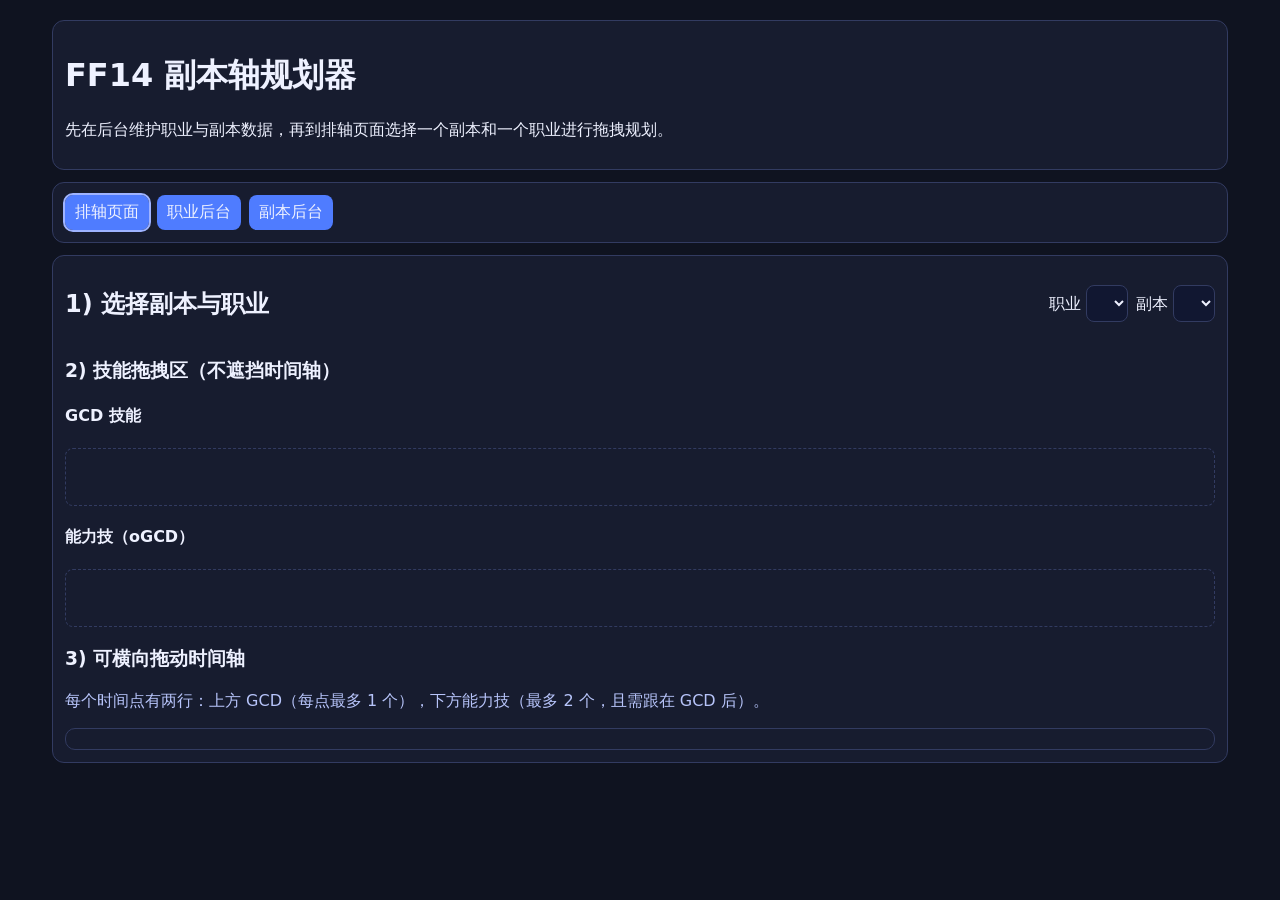
==== index.html @ d60a0124 "重构为三页签FF14排轴与独立后台管理" ====
<!doctype html>
<html lang="zh-CN">
  <head>
    <meta charset="UTF-8" />
    <meta name="viewport" content="width=device-width, initial-scale=1.0" />
    <title>FF14 副本轴规划器</title>
    <link rel="stylesheet" href="styles.css" />
  </head>
  <body>
    <main class="container">
      <header class="card">
        <h1>FF14 副本轴规划器</h1>
        <p>先在后台维护职业与副本数据，再到排轴页面选择一个副本和一个职业进行拖拽规划。</p>
      </header>

      <nav class="tabs card">
        <button class="tab-btn active" data-tab="planner">排轴页面</button>
        <button class="tab-btn" data-tab="jobs-admin">职业后台</button>
        <button class="tab-btn" data-tab="encounters-admin">副本后台</button>
      </nav>

      <section id="tab-planner" class="card tab-panel active">
        <div class="row-between">
          <h2>1) 选择副本与职业</h2>
          <div class="actions">
            <label>职业 <select id="planner-job"></select></label>
            <label>副本 <select id="planner-encounter"></select></label>
          </div>
        </div>

        <h3>2) 技能拖拽区（不遮挡时间轴）</h3>
        <div class="skill-panel">
          <div>
            <h4>GCD 技能</h4>
            <div id="gcd-palette" class="palette"></div>
          </div>
          <div>
            <h4>能力技（oGCD）</h4>
            <div id="ogcd-palette" class="palette"></div>
          </div>
        </div>

        <h3>3) 可横向拖动时间轴</h3>
        <p class="tip">每个时间点有两行：上方 GCD（每点最多 1 个），下方能力技（最多 2 个，且需跟在 GCD 后）。</p>
        <p id="status" class="status"></p>
        <div id="timeline" class="timeline-scroll"></div>
      </section>

      <section id="tab-jobs-admin" class="card tab-panel">
        <h2>职业后台</h2>
        <form id="job-form" class="inline-form">
          <input id="new-job-name" type="text" placeholder="新增职业名（例：SMN）" required />
          <button type="submit">新增职业</button>
        </form>
        <div class="row-between">
          <label>编辑职业 <select id="admin-job-select"></select></label>
          <button id="delete-job" class="danger" type="button">删除当前职业</button>
        </div>
        <form id="skill-form" class="inline-form">
          <input id="skill-name" type="text" placeholder="技能名" required />
          <select id="skill-type"><option value="gcd">GCD</option><option value="ogcd">能力技</option></select>
          <input id="skill-gcd" type="number" min="0.5" step="0.01" placeholder="基础 GCD（秒）" />
          <input id="skill-cast" type="number" min="0" step="0.01" placeholder="咏唱时间（秒）" value="0" />
          <input id="skill-icon" type="file" accept="image/*" />
          <button type="submit">新增技能</button>
        </form>
        <ul id="skills-list" class="list"></ul>
      </section>

      <section id="tab-encounters-admin" class="card tab-panel">
        <h2>副本后台</h2>
        <form id="encounter-form" class="inline-form">
          <input id="encounter-name" type="text" placeholder="副本名" required />
          <button type="submit">新增副本</button>
        </form>
        <div class="row-between">
          <label>编辑副本 <select id="encounter-select"></select></label>
          <button id="delete-encounter" class="danger" type="button">删除当前副本</button>
        </div>
        <form id="timeline-file-form" class="inline-form">
          <input id="timeline-file" type="file" accept="application/json" required />
          <button type="submit">上传时间轴 JSON</button>
        </form>
        <form id="event-form" class="inline-form">
          <input id="event-time" type="number" min="0" step="0.1" placeholder="时间（秒）" required />
          <input id="event-name" type="text" placeholder="机制名" required />
          <button type="submit">新增机制点</button>
        </form>
        <ul id="encounter-events" class="list"></ul>
      </section>
    </main>

    <template id="skill-template">
      <div class="skill-chip" draggable="true"><img class="icon" alt="icon" /><span class="label"></span></div>
    </template>

    <script src="app.js"></script>
  </body>
</html>
---- styles.css ----
:root{--bg:#0f1320;--card:#171c2f;--text:#eef1ff;--line:#323b61;--accent:#4f7cff;--danger:#d94b4b}
*{box-sizing:border-box}body{margin:0;font-family:system-ui;background:var(--bg);color:var(--text)}
.container{max-width:1200px;margin:20px auto;padding:0 12px}.card{background:var(--card);border:1px solid var(--line);border-radius:12px;padding:12px;margin-bottom:12px}
.row-between{display:flex;justify-content:space-between;align-items:center;gap:8px;flex-wrap:wrap}.actions{display:flex;gap:8px;align-items:center;flex-wrap:wrap}
input,select,button{font:inherit;padding:7px 10px;border-radius:8px;border:1px solid var(--line);background:#111731;color:var(--text)}button{background:var(--accent);border:0}button.danger{background:var(--danger)}
.inline-form{display:grid;grid-template-columns:repeat(auto-fit,minmax(160px,1fr));gap:8px;margin:10px 0}
.tabs{display:flex;gap:8px}.tab-btn.active{outline:2px solid #9eb3ff}.tab-panel{display:none}.tab-panel.active{display:block}
.palette{display:flex;gap:8px;overflow:auto;border:1px dashed var(--line);padding:8px;border-radius:8px;min-height:58px}
.skill-chip{display:flex;align-items:center;gap:6px;border:1px solid var(--line);padding:5px 8px;border-radius:8px;background:#1e2645;cursor:grab;white-space:nowrap}
.icon{width:26px;height:26px;border-radius:6px}.label{font-size:13px}
.timeline-scroll{overflow-x:auto;border:1px solid var(--line);padding:10px;border-radius:10px}.timeline-bar{position:relative;height:300px}
.time-col{position:absolute;top:0;width:150px}.time-label{font-size:12px;color:#a9b7ef;margin-bottom:8px}.lane{min-height:58px;border:1px dashed var(--line);border-radius:8px;padding:4px;display:flex;gap:4px;flex-wrap:wrap}.lane.gcd{margin-bottom:8px}.lane.active{border-color:var(--accent)}
.list{list-style:none;padding:0;margin:8px 0;display:grid;gap:8px}.list li{display:flex;justify-content:space-between;align-items:center;border:1px solid var(--line);border-radius:8px;padding:8px}
.status.warn{color:#ffc46d}.status.ok{color:#6ce39c}.tip{color:#b7c4fa}
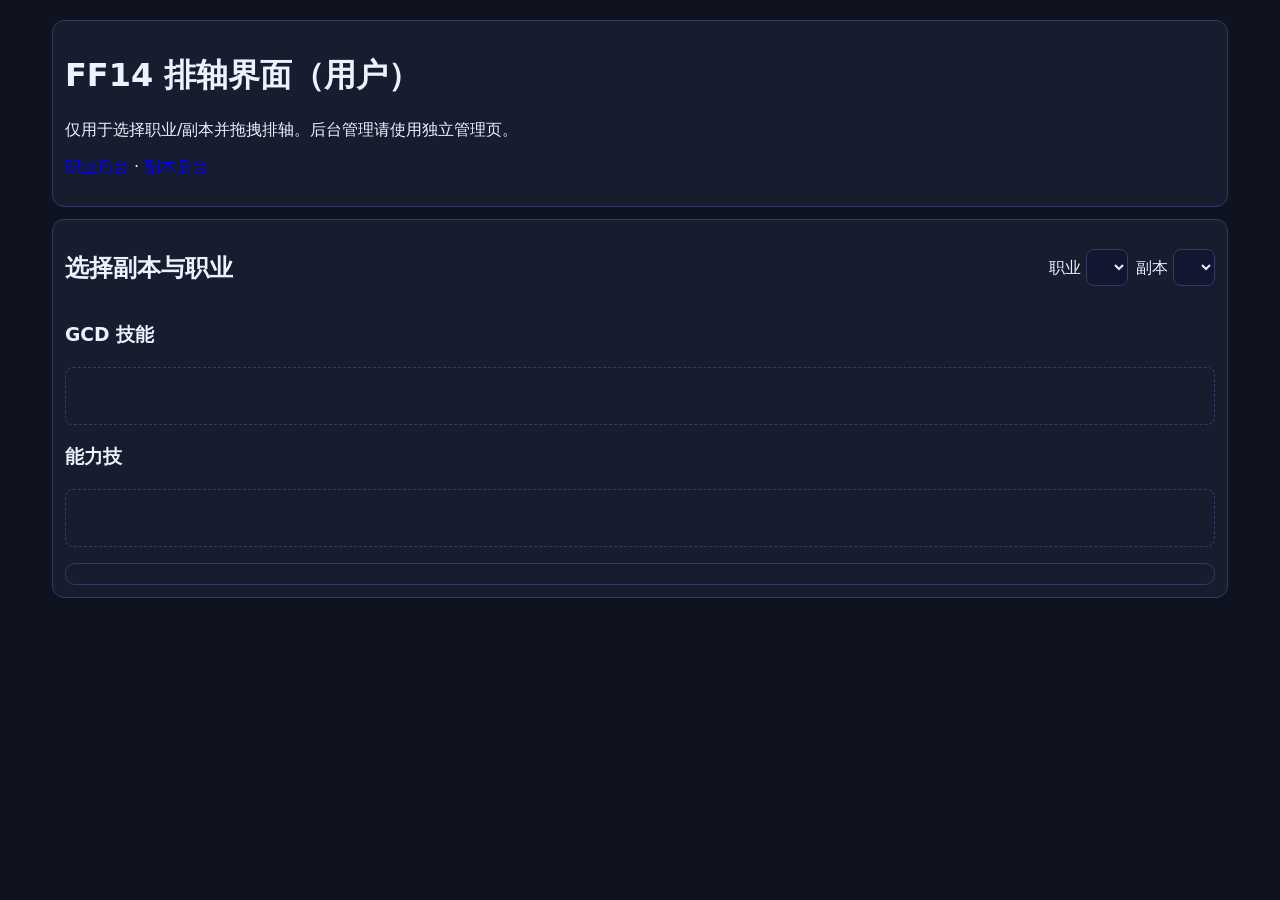
==== commit ab620f2a: "拆分独立排轴页与职业/副本后台页面" ====
--- a/index.html
+++ b/index.html
@@ -1,99 +1 @@
-<!doctype html>
-<html lang="zh-CN">
-  <head>
-    <meta charset="UTF-8" />
-    <meta name="viewport" content="width=device-width, initial-scale=1.0" />
-    <title>FF14 副本轴规划器</title>
-    <link rel="stylesheet" href="styles.css" />
-  </head>
-  <body>
-    <main class="container">
-      <header class="card">
-        <h1>FF14 副本轴规划器</h1>
-        <p>先在后台维护职业与副本数据，再到排轴页面选择一个副本和一个职业进行拖拽规划。</p>
-      </header>
-
-      <nav class="tabs card">
-        <button class="tab-btn active" data-tab="planner">排轴页面</button>
-        <button class="tab-btn" data-tab="jobs-admin">职业后台</button>
-        <button class="tab-btn" data-tab="encounters-admin">副本后台</button>
-      </nav>
-
-      <section id="tab-planner" class="card tab-panel active">
-        <div class="row-between">
-          <h2>1) 选择副本与职业</h2>
-          <div class="actions">
-            <label>职业 <select id="planner-job"></select></label>
-            <label>副本 <select id="planner-encounter"></select></label>
-          </div>
-        </div>
-
-        <h3>2) 技能拖拽区（不遮挡时间轴）</h3>
-        <div class="skill-panel">
-          <div>
-            <h4>GCD 技能</h4>
-            <div id="gcd-palette" class="palette"></div>
-          </div>
-          <div>
-            <h4>能力技（oGCD）</h4>
-            <div id="ogcd-palette" class="palette"></div>
-          </div>
-        </div>
-
-        <h3>3) 可横向拖动时间轴</h3>
-        <p class="tip">每个时间点有两行：上方 GCD（每点最多 1 个），下方能力技（最多 2 个，且需跟在 GCD 后）。</p>
-        <p id="status" class="status"></p>
-        <div id="timeline" class="timeline-scroll"></div>
-      </section>
-
-      <section id="tab-jobs-admin" class="card tab-panel">
-        <h2>职业后台</h2>
-        <form id="job-form" class="inline-form">
-          <input id="new-job-name" type="text" placeholder="新增职业名（例：SMN）" required />
-          <button type="submit">新增职业</button>
-        </form>
-        <div class="row-between">
-          <label>编辑职业 <select id="admin-job-select"></select></label>
-          <button id="delete-job" class="danger" type="button">删除当前职业</button>
-        </div>
-        <form id="skill-form" class="inline-form">
-          <input id="skill-name" type="text" placeholder="技能名" required />
-          <select id="skill-type"><option value="gcd">GCD</option><option value="ogcd">能力技</option></select>
-          <input id="skill-gcd" type="number" min="0.5" step="0.01" placeholder="基础 GCD（秒）" />
-          <input id="skill-cast" type="number" min="0" step="0.01" placeholder="咏唱时间（秒）" value="0" />
-          <input id="skill-icon" type="file" accept="image/*" />
-          <button type="submit">新增技能</button>
-        </form>
-        <ul id="skills-list" class="list"></ul>
-      </section>
-
-      <section id="tab-encounters-admin" class="card tab-panel">
-        <h2>副本后台</h2>
-        <form id="encounter-form" class="inline-form">
-          <input id="encounter-name" type="text" placeholder="副本名" required />
-          <button type="submit">新增副本</button>
-        </form>
-        <div class="row-between">
-          <label>编辑副本 <select id="encounter-select"></select></label>
-          <button id="delete-encounter" class="danger" type="button">删除当前副本</button>
-        </div>
-        <form id="timeline-file-form" class="inline-form">
-          <input id="timeline-file" type="file" accept="application/json" required />
-          <button type="submit">上传时间轴 JSON</button>
-        </form>
-        <form id="event-form" class="inline-form">
-          <input id="event-time" type="number" min="0" step="0.1" placeholder="时间（秒）" required />
-          <input id="event-name" type="text" placeholder="机制名" required />
-          <button type="submit">新增机制点</button>
-        </form>
-        <ul id="encounter-events" class="list"></ul>
-      </section>
-    </main>
-
-    <template id="skill-template">
-      <div class="skill-chip" draggable="true"><img class="icon" alt="icon" /><span class="label"></span></div>
-    </template>
-
-    <script src="app.js"></script>
-  </body>
-</html>
+<!doctype html><html lang='zh-CN'><head><meta charset='UTF-8'/><meta name='viewport' content='width=device-width,initial-scale=1.0'/><title>FF14 排轴界面</title><link rel='stylesheet' href='styles.css'/></head><body><main class='container'><header class='card'><h1>FF14 排轴界面（用户）</h1><p>仅用于选择职业/副本并拖拽排轴。后台管理请使用独立管理页。</p><p><a href='jobs-admin.html'>职业后台</a> · <a href='encounters-admin.html'>副本后台</a></p></header><section class='card'><div class='row-between'><h2>选择副本与职业</h2><div class='actions'><label>职业 <select id='planner-job'></select></label><label>副本 <select id='planner-encounter'></select></label></div></div><div><h3>GCD 技能</h3><div id='gcd-palette' class='palette'></div><h3>能力技</h3><div id='ogcd-palette' class='palette'></div></div><p id='status' class='status'></p><div id='timeline' class='timeline-scroll'></div></section></main><template id='skill-template'><div class='skill-chip' draggable='true'><img class='icon' alt='icon'/><span class='label'></span></div></template><script src='storage.js'></script><script src='planner.js'></script></body></html>
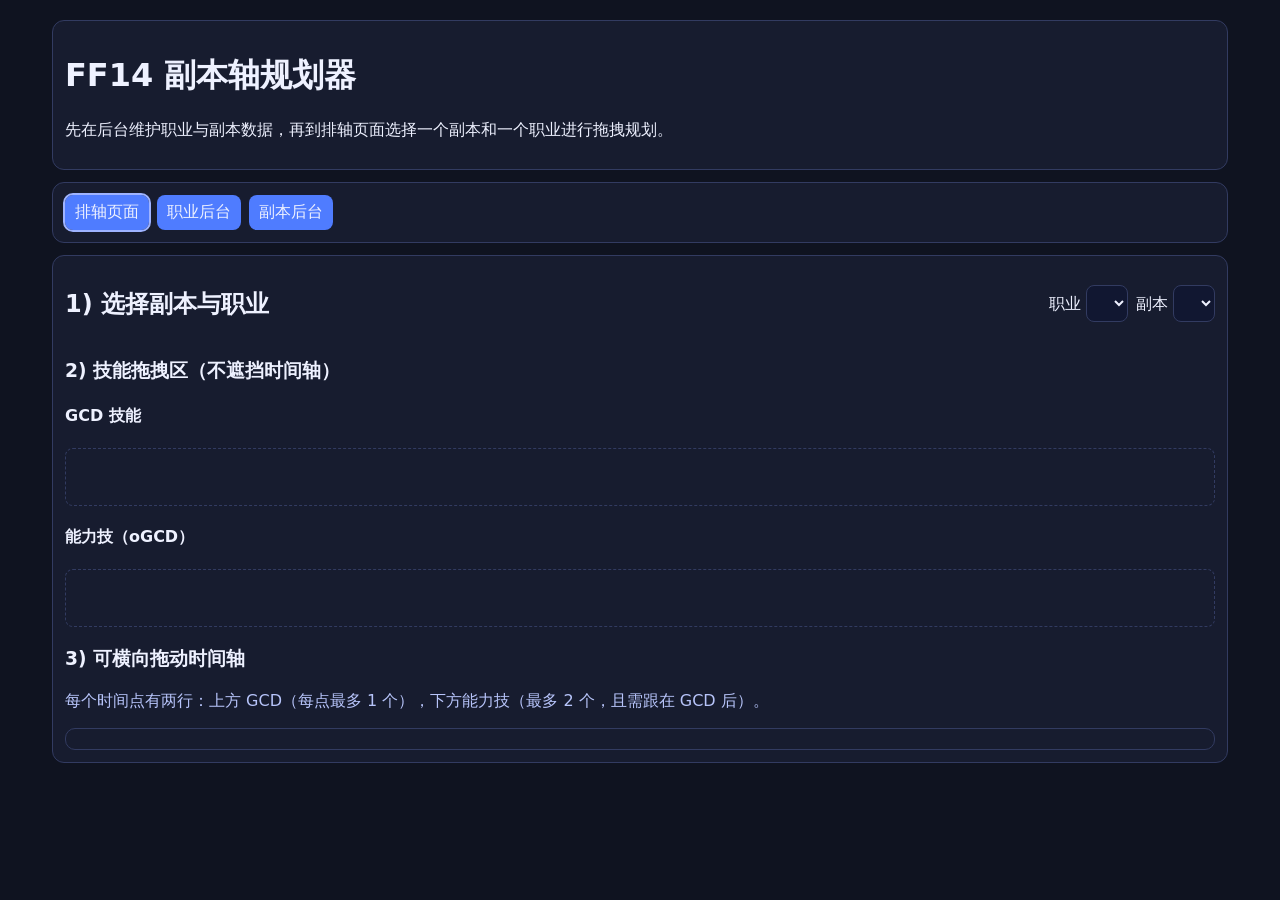
==== commit 7ebbf897: "Merge branch 'main' into codex/create-interactive-job-selection-web-page-6zs7ui" ====
--- a/index.html
+++ b/index.html
@@ -1 +1,99 @@
-<!doctype html><html lang='zh-CN'><head><meta charset='UTF-8'/><meta name='viewport' content='width=device-width,initial-scale=1.0'/><title>FF14 排轴界面</title><link rel='stylesheet' href='styles.css'/></head><body><main class='container'><header class='card'><h1>FF14 排轴界面（用户）</h1><p>仅用于选择职业/副本并拖拽排轴。后台管理请使用独立管理页。</p><p><a href='jobs-admin.html'>职业后台</a> · <a href='encounters-admin.html'>副本后台</a></p></header><section class='card'><div class='row-between'><h2>选择副本与职业</h2><div class='actions'><label>职业 <select id='planner-job'></select></label><label>副本 <select id='planner-encounter'></select></label></div></div><div><h3>GCD 技能</h3><div id='gcd-palette' class='palette'></div><h3>能力技</h3><div id='ogcd-palette' class='palette'></div></div><p id='status' class='status'></p><div id='timeline' class='timeline-scroll'></div></section></main><template id='skill-template'><div class='skill-chip' draggable='true'><img class='icon' alt='icon'/><span class='label'></span></div></template><script src='storage.js'></script><script src='planner.js'></script></body></html>
+<!doctype html>
+<html lang="zh-CN">
+  <head>
+    <meta charset="UTF-8" />
+    <meta name="viewport" content="width=device-width, initial-scale=1.0" />
+    <title>FF14 副本轴规划器</title>
+    <link rel="stylesheet" href="styles.css" />
+  </head>
+  <body>
+    <main class="container">
+      <header class="card">
+        <h1>FF14 副本轴规划器</h1>
+        <p>先在后台维护职业与副本数据，再到排轴页面选择一个副本和一个职业进行拖拽规划。</p>
+      </header>
+
+      <nav class="tabs card">
+        <button class="tab-btn active" data-tab="planner">排轴页面</button>
+        <button class="tab-btn" data-tab="jobs-admin">职业后台</button>
+        <button class="tab-btn" data-tab="encounters-admin">副本后台</button>
+      </nav>
+
+      <section id="tab-planner" class="card tab-panel active">
+        <div class="row-between">
+          <h2>1) 选择副本与职业</h2>
+          <div class="actions">
+            <label>职业 <select id="planner-job"></select></label>
+            <label>副本 <select id="planner-encounter"></select></label>
+          </div>
+        </div>
+
+        <h3>2) 技能拖拽区（不遮挡时间轴）</h3>
+        <div class="skill-panel">
+          <div>
+            <h4>GCD 技能</h4>
+            <div id="gcd-palette" class="palette"></div>
+          </div>
+          <div>
+            <h4>能力技（oGCD）</h4>
+            <div id="ogcd-palette" class="palette"></div>
+          </div>
+        </div>
+
+        <h3>3) 可横向拖动时间轴</h3>
+        <p class="tip">每个时间点有两行：上方 GCD（每点最多 1 个），下方能力技（最多 2 个，且需跟在 GCD 后）。</p>
+        <p id="status" class="status"></p>
+        <div id="timeline" class="timeline-scroll"></div>
+      </section>
+
+      <section id="tab-jobs-admin" class="card tab-panel">
+        <h2>职业后台</h2>
+        <form id="job-form" class="inline-form">
+          <input id="new-job-name" type="text" placeholder="新增职业名（例：SMN）" required />
+          <button type="submit">新增职业</button>
+        </form>
+        <div class="row-between">
+          <label>编辑职业 <select id="admin-job-select"></select></label>
+          <button id="delete-job" class="danger" type="button">删除当前职业</button>
+        </div>
+        <form id="skill-form" class="inline-form">
+          <input id="skill-name" type="text" placeholder="技能名" required />
+          <select id="skill-type"><option value="gcd">GCD</option><option value="ogcd">能力技</option></select>
+          <input id="skill-gcd" type="number" min="0.5" step="0.01" placeholder="基础 GCD（秒）" />
+          <input id="skill-cast" type="number" min="0" step="0.01" placeholder="咏唱时间（秒）" value="0" />
+          <input id="skill-icon" type="file" accept="image/*" />
+          <button type="submit">新增技能</button>
+        </form>
+        <ul id="skills-list" class="list"></ul>
+      </section>
+
+      <section id="tab-encounters-admin" class="card tab-panel">
+        <h2>副本后台</h2>
+        <form id="encounter-form" class="inline-form">
+          <input id="encounter-name" type="text" placeholder="副本名" required />
+          <button type="submit">新增副本</button>
+        </form>
+        <div class="row-between">
+          <label>编辑副本 <select id="encounter-select"></select></label>
+          <button id="delete-encounter" class="danger" type="button">删除当前副本</button>
+        </div>
+        <form id="timeline-file-form" class="inline-form">
+          <input id="timeline-file" type="file" accept="application/json" required />
+          <button type="submit">上传时间轴 JSON</button>
+        </form>
+        <form id="event-form" class="inline-form">
+          <input id="event-time" type="number" min="0" step="0.1" placeholder="时间（秒）" required />
+          <input id="event-name" type="text" placeholder="机制名" required />
+          <button type="submit">新增机制点</button>
+        </form>
+        <ul id="encounter-events" class="list"></ul>
+      </section>
+    </main>
+
+    <template id="skill-template">
+      <div class="skill-chip" draggable="true"><img class="icon" alt="icon" /><span class="label"></span></div>
+    </template>
+
+    <script src="app.js"></script>
+  </body>
+</html>
--- a/styles.css
+++ b/styles.css
@@ -12,3 +12,5 @@
 .time-col{position:absolute;top:0;width:150px}.time-label{font-size:12px;color:#a9b7ef;margin-bottom:8px}.lane{min-height:58px;border:1px dashed var(--line);border-radius:8px;padding:4px;display:flex;gap:4px;flex-wrap:wrap}.lane.gcd{margin-bottom:8px}.lane.active{border-color:var(--accent)}
 .list{list-style:none;padding:0;margin:8px 0;display:grid;gap:8px}.list li{display:flex;justify-content:space-between;align-items:center;border:1px solid var(--line);border-radius:8px;padding:8px}
 .status.warn{color:#ffc46d}.status.ok{color:#6ce39c}.tip{color:#b7c4fa}
+
+.hidden{display:none;}
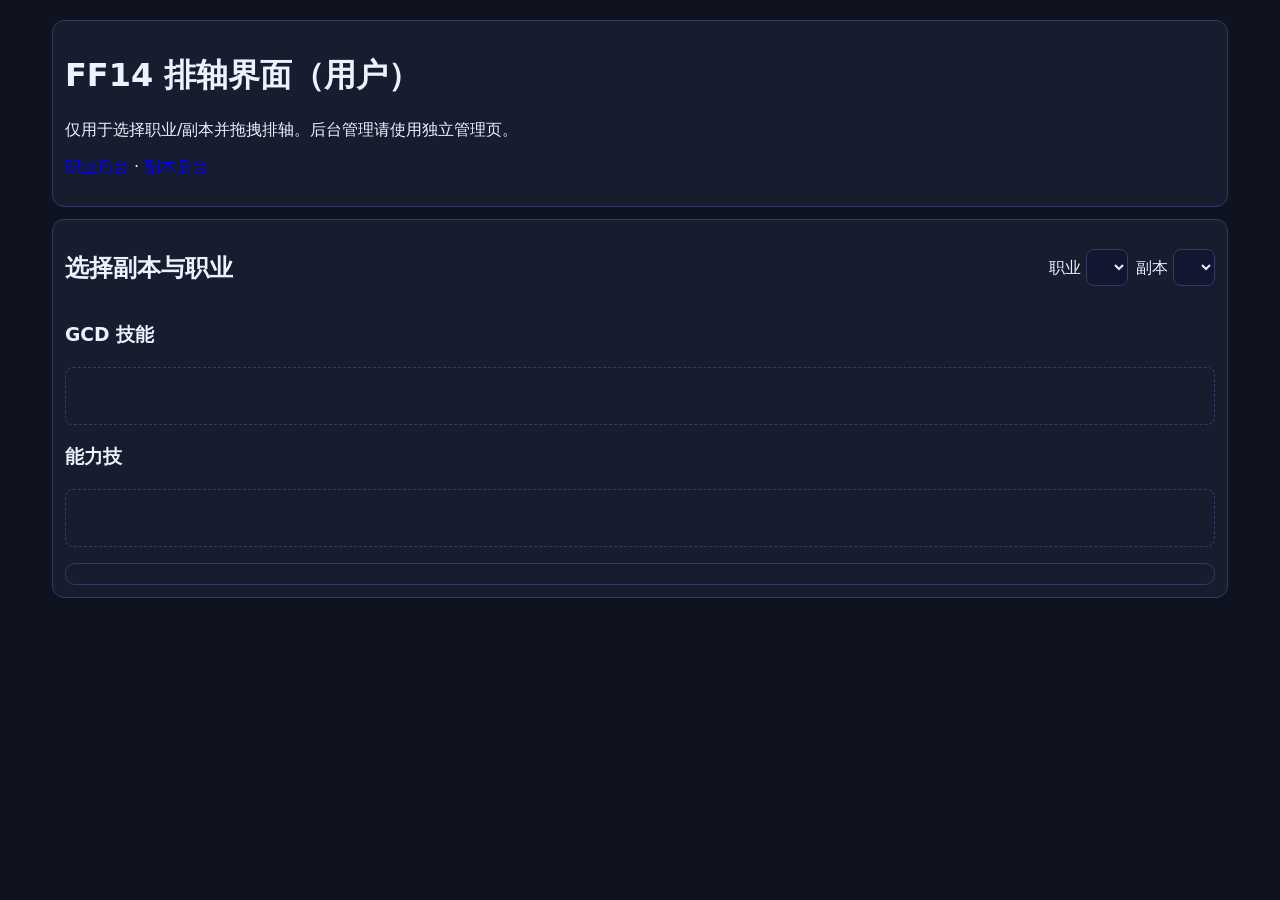
==== commit 79e712e5: "改为桌面应用：实现 Tkinter 版排轴与后台管理" ====
--- a/index.html
+++ b/index.html
@@ -1,99 +1 @@
-<!doctype html>
-<html lang="zh-CN">
-  <head>
-    <meta charset="UTF-8" />
-    <meta name="viewport" content="width=device-width, initial-scale=1.0" />
-    <title>FF14 副本轴规划器</title>
-    <link rel="stylesheet" href="styles.css" />
-  </head>
-  <body>
-    <main class="container">
-      <header class="card">
-        <h1>FF14 副本轴规划器</h1>
-        <p>先在后台维护职业与副本数据，再到排轴页面选择一个副本和一个职业进行拖拽规划。</p>
-      </header>
-
-      <nav class="tabs card">
-        <button class="tab-btn active" data-tab="planner">排轴页面</button>
-        <button class="tab-btn" data-tab="jobs-admin">职业后台</button>
-        <button class="tab-btn" data-tab="encounters-admin">副本后台</button>
-      </nav>
-
-      <section id="tab-planner" class="card tab-panel active">
-        <div class="row-between">
-          <h2>1) 选择副本与职业</h2>
-          <div class="actions">
-            <label>职业 <select id="planner-job"></select></label>
-            <label>副本 <select id="planner-encounter"></select></label>
-          </div>
-        </div>
-
-        <h3>2) 技能拖拽区（不遮挡时间轴）</h3>
-        <div class="skill-panel">
-          <div>
-            <h4>GCD 技能</h4>
-            <div id="gcd-palette" class="palette"></div>
-          </div>
-          <div>
-            <h4>能力技（oGCD）</h4>
-            <div id="ogcd-palette" class="palette"></div>
-          </div>
-        </div>
-
-        <h3>3) 可横向拖动时间轴</h3>
-        <p class="tip">每个时间点有两行：上方 GCD（每点最多 1 个），下方能力技（最多 2 个，且需跟在 GCD 后）。</p>
-        <p id="status" class="status"></p>
-        <div id="timeline" class="timeline-scroll"></div>
-      </section>
-
-      <section id="tab-jobs-admin" class="card tab-panel">
-        <h2>职业后台</h2>
-        <form id="job-form" class="inline-form">
-          <input id="new-job-name" type="text" placeholder="新增职业名（例：SMN）" required />
-          <button type="submit">新增职业</button>
-        </form>
-        <div class="row-between">
-          <label>编辑职业 <select id="admin-job-select"></select></label>
-          <button id="delete-job" class="danger" type="button">删除当前职业</button>
-        </div>
-        <form id="skill-form" class="inline-form">
-          <input id="skill-name" type="text" placeholder="技能名" required />
-          <select id="skill-type"><option value="gcd">GCD</option><option value="ogcd">能力技</option></select>
-          <input id="skill-gcd" type="number" min="0.5" step="0.01" placeholder="基础 GCD（秒）" />
-          <input id="skill-cast" type="number" min="0" step="0.01" placeholder="咏唱时间（秒）" value="0" />
-          <input id="skill-icon" type="file" accept="image/*" />
-          <button type="submit">新增技能</button>
-        </form>
-        <ul id="skills-list" class="list"></ul>
-      </section>
-
-      <section id="tab-encounters-admin" class="card tab-panel">
-        <h2>副本后台</h2>
-        <form id="encounter-form" class="inline-form">
-          <input id="encounter-name" type="text" placeholder="副本名" required />
-          <button type="submit">新增副本</button>
-        </form>
-        <div class="row-between">
-          <label>编辑副本 <select id="encounter-select"></select></label>
-          <button id="delete-encounter" class="danger" type="button">删除当前副本</button>
-        </div>
-        <form id="timeline-file-form" class="inline-form">
-          <input id="timeline-file" type="file" accept="application/json" required />
-          <button type="submit">上传时间轴 JSON</button>
-        </form>
-        <form id="event-form" class="inline-form">
-          <input id="event-time" type="number" min="0" step="0.1" placeholder="时间（秒）" required />
-          <input id="event-name" type="text" placeholder="机制名" required />
-          <button type="submit">新增机制点</button>
-        </form>
-        <ul id="encounter-events" class="list"></ul>
-      </section>
-    </main>
-
-    <template id="skill-template">
-      <div class="skill-chip" draggable="true"><img class="icon" alt="icon" /><span class="label"></span></div>
-    </template>
-
-    <script src="app.js"></script>
-  </body>
-</html>
+<!doctype html><html lang='zh-CN'><head><meta charset='UTF-8'/><meta name='viewport' content='width=device-width,initial-scale=1.0'/><title>FF14 排轴界面</title><link rel='stylesheet' href='styles.css'/></head><body><main class='container'><header class='card'><h1>FF14 排轴界面（用户）</h1><p>仅用于选择职业/副本并拖拽排轴。后台管理请使用独立管理页。</p><p><a href='jobs-admin.html'>职业后台</a> · <a href='encounters-admin.html'>副本后台</a></p></header><section class='card'><div class='row-between'><h2>选择副本与职业</h2><div class='actions'><label>职业 <select id='planner-job'></select></label><label>副本 <select id='planner-encounter'></select></label></div></div><div><h3>GCD 技能</h3><div id='gcd-palette' class='palette'></div><h3>能力技</h3><div id='ogcd-palette' class='palette'></div></div><p id='status' class='status'></p><div id='timeline' class='timeline-scroll'></div></section></main><template id='skill-template'><div class='skill-chip' draggable='true'><img class='icon' alt='icon'/><span class='label'></span></div></template><script src='storage.js'></script><script src='planner.js'></script><script src='app.js'></script></body></html>
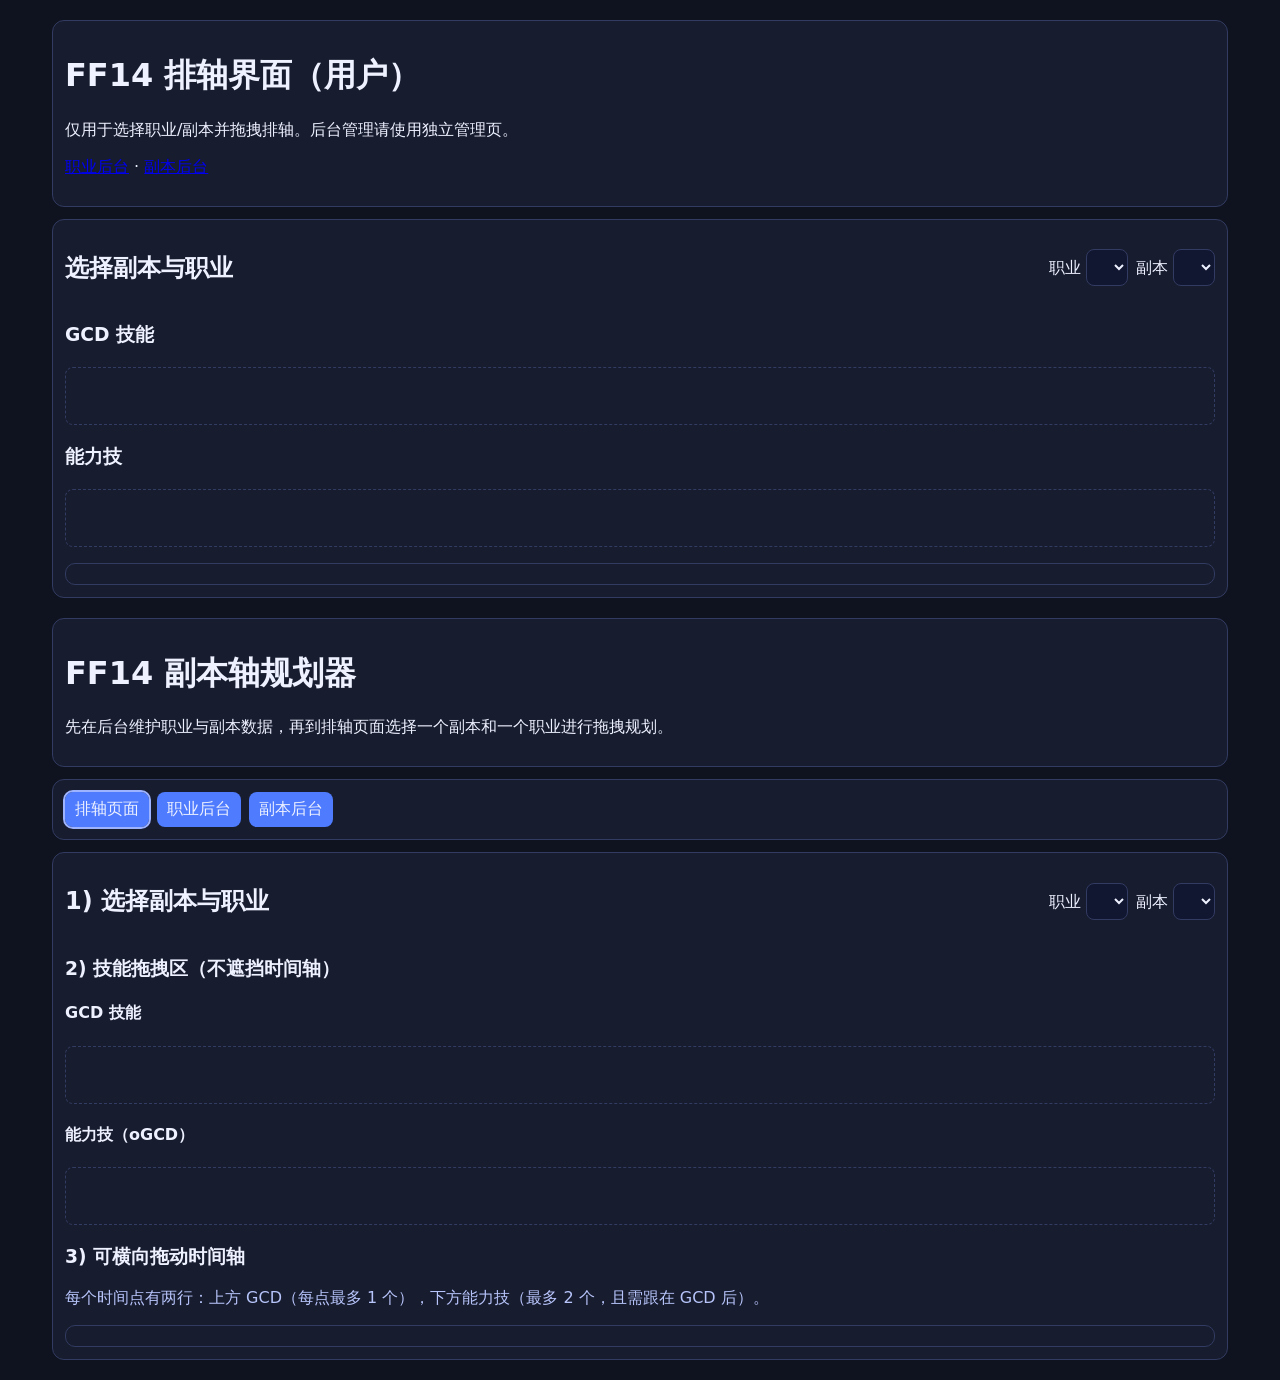
==== commit e2782ea4: "Merge branch 'main' into codex/create-interactive-job-selection-web-page-3thdd7" ====
--- a/index.html
+++ b/index.html
@@ -1 +1,100 @@
 <!doctype html><html lang='zh-CN'><head><meta charset='UTF-8'/><meta name='viewport' content='width=device-width,initial-scale=1.0'/><title>FF14 排轴界面</title><link rel='stylesheet' href='styles.css'/></head><body><main class='container'><header class='card'><h1>FF14 排轴界面（用户）</h1><p>仅用于选择职业/副本并拖拽排轴。后台管理请使用独立管理页。</p><p><a href='jobs-admin.html'>职业后台</a> · <a href='encounters-admin.html'>副本后台</a></p></header><section class='card'><div class='row-between'><h2>选择副本与职业</h2><div class='actions'><label>职业 <select id='planner-job'></select></label><label>副本 <select id='planner-encounter'></select></label></div></div><div><h3>GCD 技能</h3><div id='gcd-palette' class='palette'></div><h3>能力技</h3><div id='ogcd-palette' class='palette'></div></div><p id='status' class='status'></p><div id='timeline' class='timeline-scroll'></div></section></main><template id='skill-template'><div class='skill-chip' draggable='true'><img class='icon' alt='icon'/><span class='label'></span></div></template><script src='storage.js'></script><script src='planner.js'></script><script src='app.js'></script></body></html>
+<!doctype html>
+<html lang="zh-CN">
+  <head>
+    <meta charset="UTF-8" />
+    <meta name="viewport" content="width=device-width, initial-scale=1.0" />
+    <title>FF14 副本轴规划器</title>
+    <link rel="stylesheet" href="styles.css" />
+  </head>
+  <body>
+    <main class="container">
+      <header class="card">
+        <h1>FF14 副本轴规划器</h1>
+        <p>先在后台维护职业与副本数据，再到排轴页面选择一个副本和一个职业进行拖拽规划。</p>
+      </header>
+
+      <nav class="tabs card">
+        <button class="tab-btn active" data-tab="planner">排轴页面</button>
+        <button class="tab-btn" data-tab="jobs-admin">职业后台</button>
+        <button class="tab-btn" data-tab="encounters-admin">副本后台</button>
+      </nav>
+
+      <section id="tab-planner" class="card tab-panel active">
+        <div class="row-between">
+          <h2>1) 选择副本与职业</h2>
+          <div class="actions">
+            <label>职业 <select id="planner-job"></select></label>
+            <label>副本 <select id="planner-encounter"></select></label>
+          </div>
+        </div>
+
+        <h3>2) 技能拖拽区（不遮挡时间轴）</h3>
+        <div class="skill-panel">
+          <div>
+            <h4>GCD 技能</h4>
+            <div id="gcd-palette" class="palette"></div>
+          </div>
+          <div>
+            <h4>能力技（oGCD）</h4>
+            <div id="ogcd-palette" class="palette"></div>
+          </div>
+        </div>
+
+        <h3>3) 可横向拖动时间轴</h3>
+        <p class="tip">每个时间点有两行：上方 GCD（每点最多 1 个），下方能力技（最多 2 个，且需跟在 GCD 后）。</p>
+        <p id="status" class="status"></p>
+        <div id="timeline" class="timeline-scroll"></div>
+      </section>
+
+      <section id="tab-jobs-admin" class="card tab-panel">
+        <h2>职业后台</h2>
+        <form id="job-form" class="inline-form">
+          <input id="new-job-name" type="text" placeholder="新增职业名（例：SMN）" required />
+          <button type="submit">新增职业</button>
+        </form>
+        <div class="row-between">
+          <label>编辑职业 <select id="admin-job-select"></select></label>
+          <button id="delete-job" class="danger" type="button">删除当前职业</button>
+        </div>
+        <form id="skill-form" class="inline-form">
+          <input id="skill-name" type="text" placeholder="技能名" required />
+          <select id="skill-type"><option value="gcd">GCD</option><option value="ogcd">能力技</option></select>
+          <input id="skill-gcd" type="number" min="0.5" step="0.01" placeholder="基础 GCD（秒）" />
+          <input id="skill-cast" type="number" min="0" step="0.01" placeholder="咏唱时间（秒）" value="0" />
+          <input id="skill-icon" type="file" accept="image/*" />
+          <button type="submit">新增技能</button>
+        </form>
+        <ul id="skills-list" class="list"></ul>
+      </section>
+
+      <section id="tab-encounters-admin" class="card tab-panel">
+        <h2>副本后台</h2>
+        <form id="encounter-form" class="inline-form">
+          <input id="encounter-name" type="text" placeholder="副本名" required />
+          <button type="submit">新增副本</button>
+        </form>
+        <div class="row-between">
+          <label>编辑副本 <select id="encounter-select"></select></label>
+          <button id="delete-encounter" class="danger" type="button">删除当前副本</button>
+        </div>
+        <form id="timeline-file-form" class="inline-form">
+          <input id="timeline-file" type="file" accept="application/json" required />
+          <button type="submit">上传时间轴 JSON</button>
+        </form>
+        <form id="event-form" class="inline-form">
+          <input id="event-time" type="number" min="0" step="0.1" placeholder="时间（秒）" required />
+          <input id="event-name" type="text" placeholder="机制名" required />
+          <button type="submit">新增机制点</button>
+        </form>
+        <ul id="encounter-events" class="list"></ul>
+      </section>
+    </main>
+
+    <template id="skill-template">
+      <div class="skill-chip" draggable="true"><img class="icon" alt="icon" /><span class="label"></span></div>
+    </template>
+
+    <script src="app.js"></script>
+  </body>
+</html>
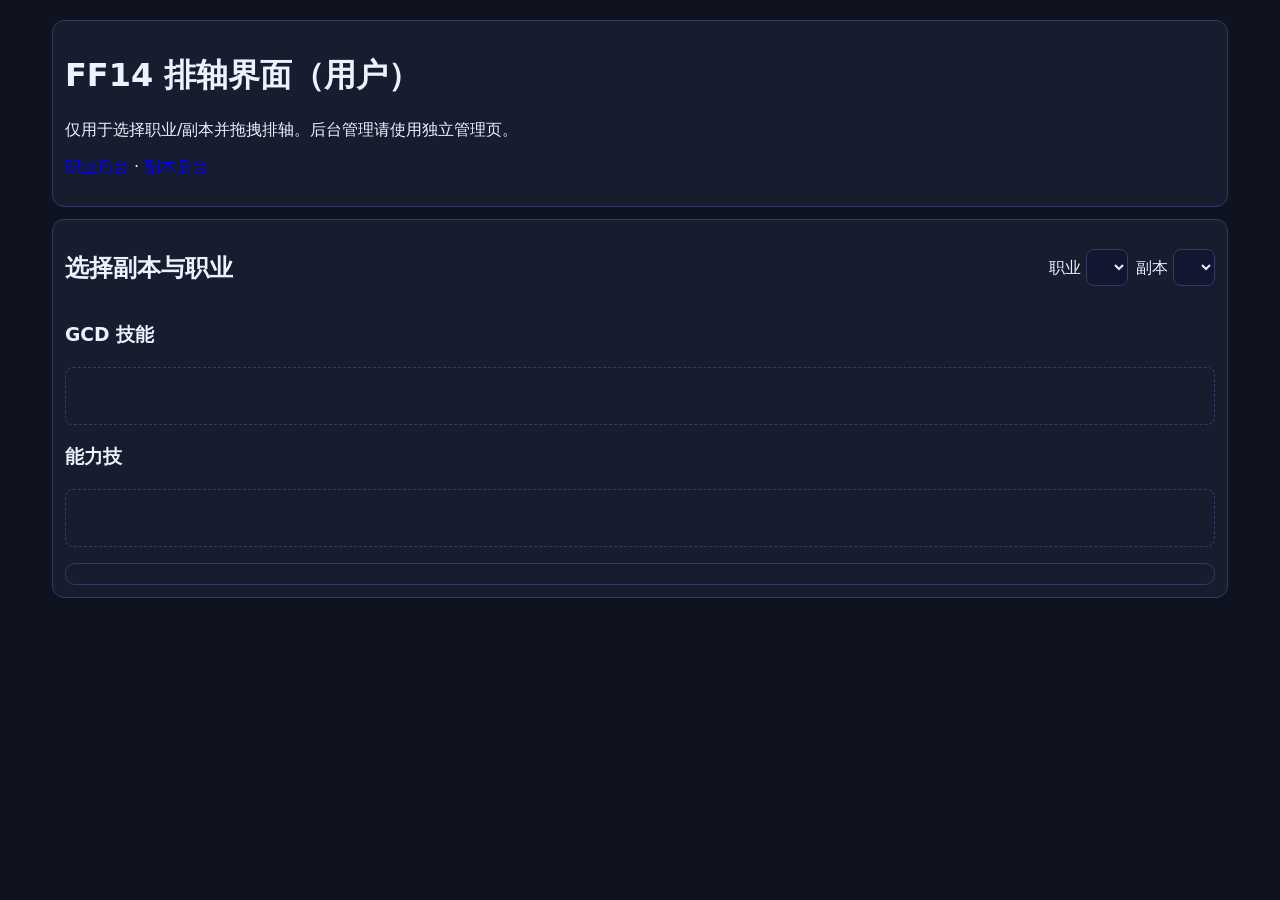
==== commit dda60685: "新增一键打包脚本：build.bat/build.sh" ====
--- a/index.html
+++ b/index.html
@@ -1,100 +1 @@
 <!doctype html><html lang='zh-CN'><head><meta charset='UTF-8'/><meta name='viewport' content='width=device-width,initial-scale=1.0'/><title>FF14 排轴界面</title><link rel='stylesheet' href='styles.css'/></head><body><main class='container'><header class='card'><h1>FF14 排轴界面（用户）</h1><p>仅用于选择职业/副本并拖拽排轴。后台管理请使用独立管理页。</p><p><a href='jobs-admin.html'>职业后台</a> · <a href='encounters-admin.html'>副本后台</a></p></header><section class='card'><div class='row-between'><h2>选择副本与职业</h2><div class='actions'><label>职业 <select id='planner-job'></select></label><label>副本 <select id='planner-encounter'></select></label></div></div><div><h3>GCD 技能</h3><div id='gcd-palette' class='palette'></div><h3>能力技</h3><div id='ogcd-palette' class='palette'></div></div><p id='status' class='status'></p><div id='timeline' class='timeline-scroll'></div></section></main><template id='skill-template'><div class='skill-chip' draggable='true'><img class='icon' alt='icon'/><span class='label'></span></div></template><script src='storage.js'></script><script src='planner.js'></script><script src='app.js'></script></body></html>
-<!doctype html>
-<html lang="zh-CN">
-  <head>
-    <meta charset="UTF-8" />
-    <meta name="viewport" content="width=device-width, initial-scale=1.0" />
-    <title>FF14 副本轴规划器</title>
-    <link rel="stylesheet" href="styles.css" />
-  </head>
-  <body>
-    <main class="container">
-      <header class="card">
-        <h1>FF14 副本轴规划器</h1>
-        <p>先在后台维护职业与副本数据，再到排轴页面选择一个副本和一个职业进行拖拽规划。</p>
-      </header>
-
-      <nav class="tabs card">
-        <button class="tab-btn active" data-tab="planner">排轴页面</button>
-        <button class="tab-btn" data-tab="jobs-admin">职业后台</button>
-        <button class="tab-btn" data-tab="encounters-admin">副本后台</button>
-      </nav>
-
-      <section id="tab-planner" class="card tab-panel active">
-        <div class="row-between">
-          <h2>1) 选择副本与职业</h2>
-          <div class="actions">
-            <label>职业 <select id="planner-job"></select></label>
-            <label>副本 <select id="planner-encounter"></select></label>
-          </div>
-        </div>
-
-        <h3>2) 技能拖拽区（不遮挡时间轴）</h3>
-        <div class="skill-panel">
-          <div>
-            <h4>GCD 技能</h4>
-            <div id="gcd-palette" class="palette"></div>
-          </div>
-          <div>
-            <h4>能力技（oGCD）</h4>
-            <div id="ogcd-palette" class="palette"></div>
-          </div>
-        </div>
-
-        <h3>3) 可横向拖动时间轴</h3>
-        <p class="tip">每个时间点有两行：上方 GCD（每点最多 1 个），下方能力技（最多 2 个，且需跟在 GCD 后）。</p>
-        <p id="status" class="status"></p>
-        <div id="timeline" class="timeline-scroll"></div>
-      </section>
-
-      <section id="tab-jobs-admin" class="card tab-panel">
-        <h2>职业后台</h2>
-        <form id="job-form" class="inline-form">
-          <input id="new-job-name" type="text" placeholder="新增职业名（例：SMN）" required />
-          <button type="submit">新增职业</button>
-        </form>
-        <div class="row-between">
-          <label>编辑职业 <select id="admin-job-select"></select></label>
-          <button id="delete-job" class="danger" type="button">删除当前职业</button>
-        </div>
-        <form id="skill-form" class="inline-form">
-          <input id="skill-name" type="text" placeholder="技能名" required />
-          <select id="skill-type"><option value="gcd">GCD</option><option value="ogcd">能力技</option></select>
-          <input id="skill-gcd" type="number" min="0.5" step="0.01" placeholder="基础 GCD（秒）" />
-          <input id="skill-cast" type="number" min="0" step="0.01" placeholder="咏唱时间（秒）" value="0" />
-          <input id="skill-icon" type="file" accept="image/*" />
-          <button type="submit">新增技能</button>
-        </form>
-        <ul id="skills-list" class="list"></ul>
-      </section>
-
-      <section id="tab-encounters-admin" class="card tab-panel">
-        <h2>副本后台</h2>
-        <form id="encounter-form" class="inline-form">
-          <input id="encounter-name" type="text" placeholder="副本名" required />
-          <button type="submit">新增副本</button>
-        </form>
-        <div class="row-between">
-          <label>编辑副本 <select id="encounter-select"></select></label>
-          <button id="delete-encounter" class="danger" type="button">删除当前副本</button>
-        </div>
-        <form id="timeline-file-form" class="inline-form">
-          <input id="timeline-file" type="file" accept="application/json" required />
-          <button type="submit">上传时间轴 JSON</button>
-        </form>
-        <form id="event-form" class="inline-form">
-          <input id="event-time" type="number" min="0" step="0.1" placeholder="时间（秒）" required />
-          <input id="event-name" type="text" placeholder="机制名" required />
-          <button type="submit">新增机制点</button>
-        </form>
-        <ul id="encounter-events" class="list"></ul>
-      </section>
-    </main>
-
-    <template id="skill-template">
-      <div class="skill-chip" draggable="true"><img class="icon" alt="icon" /><span class="label"></span></div>
-    </template>
-
-    <script src="app.js"></script>
-  </body>
-</html>
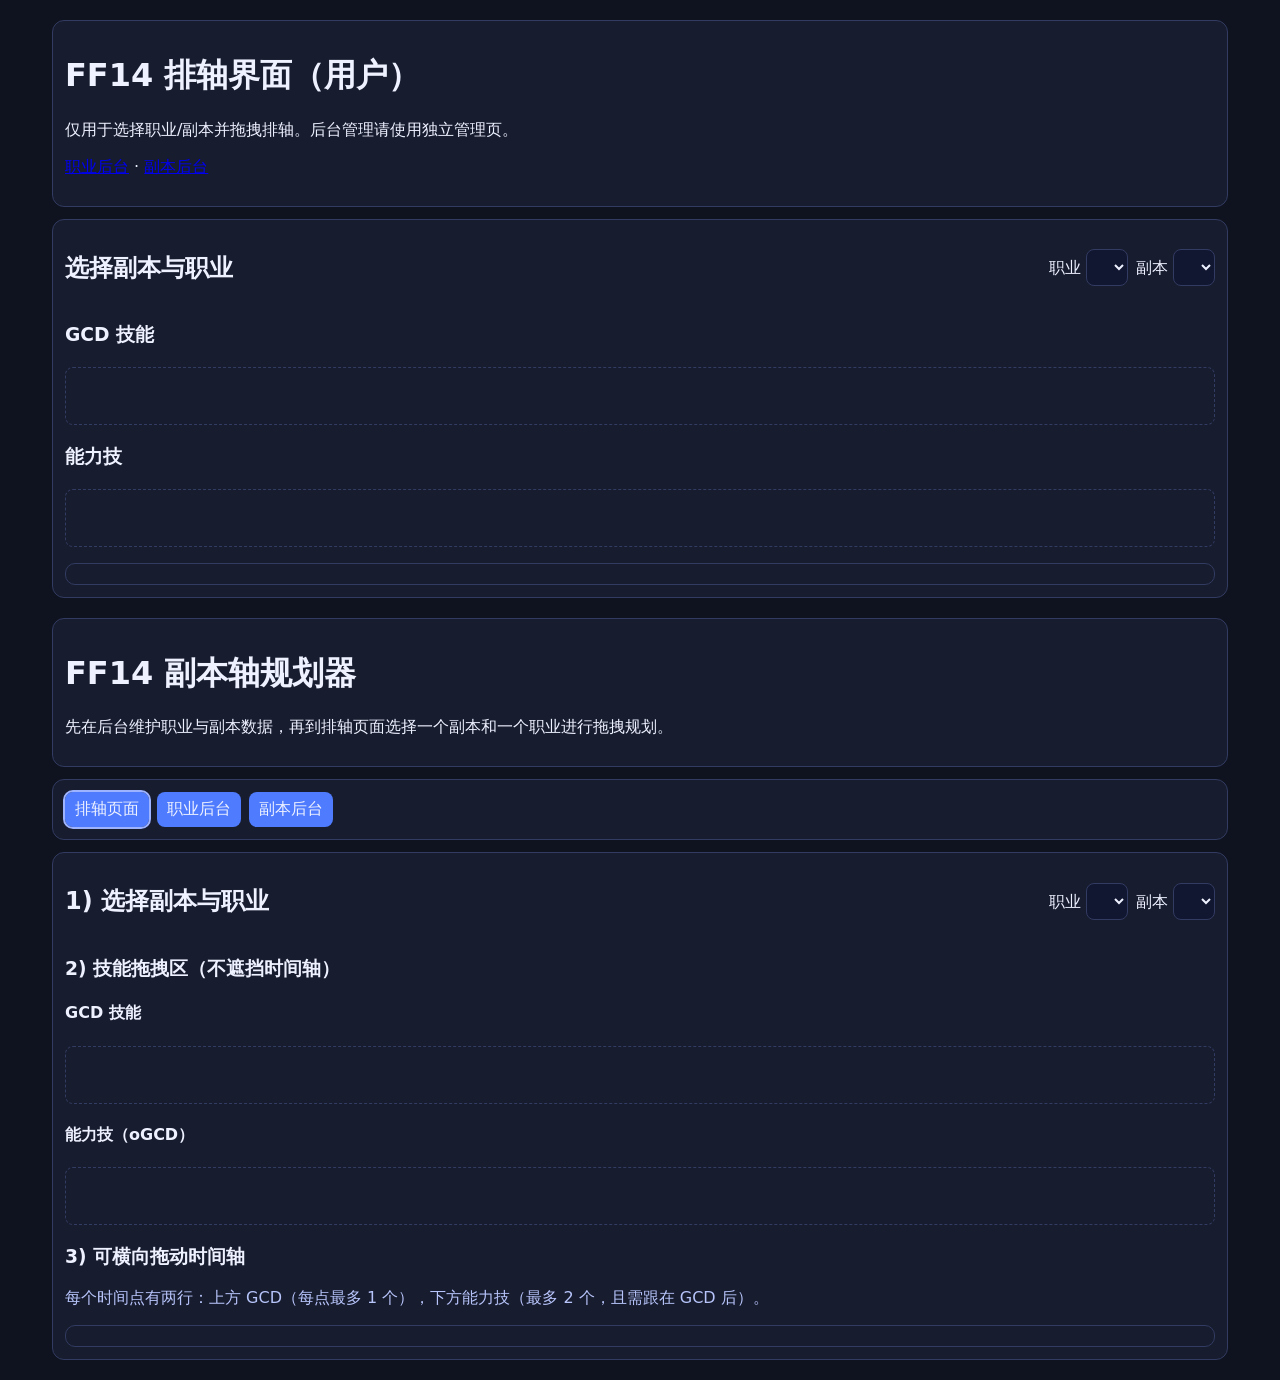
==== commit bb8c43b8: "Merge branch 'main' into codex/create-interactive-job-selection-web-page-sigcu0" ====
--- a/index.html
+++ b/index.html
@@ -1 +1,100 @@
 <!doctype html><html lang='zh-CN'><head><meta charset='UTF-8'/><meta name='viewport' content='width=device-width,initial-scale=1.0'/><title>FF14 排轴界面</title><link rel='stylesheet' href='styles.css'/></head><body><main class='container'><header class='card'><h1>FF14 排轴界面（用户）</h1><p>仅用于选择职业/副本并拖拽排轴。后台管理请使用独立管理页。</p><p><a href='jobs-admin.html'>职业后台</a> · <a href='encounters-admin.html'>副本后台</a></p></header><section class='card'><div class='row-between'><h2>选择副本与职业</h2><div class='actions'><label>职业 <select id='planner-job'></select></label><label>副本 <select id='planner-encounter'></select></label></div></div><div><h3>GCD 技能</h3><div id='gcd-palette' class='palette'></div><h3>能力技</h3><div id='ogcd-palette' class='palette'></div></div><p id='status' class='status'></p><div id='timeline' class='timeline-scroll'></div></section></main><template id='skill-template'><div class='skill-chip' draggable='true'><img class='icon' alt='icon'/><span class='label'></span></div></template><script src='storage.js'></script><script src='planner.js'></script><script src='app.js'></script></body></html>
+<!doctype html>
+<html lang="zh-CN">
+  <head>
+    <meta charset="UTF-8" />
+    <meta name="viewport" content="width=device-width, initial-scale=1.0" />
+    <title>FF14 副本轴规划器</title>
+    <link rel="stylesheet" href="styles.css" />
+  </head>
+  <body>
+    <main class="container">
+      <header class="card">
+        <h1>FF14 副本轴规划器</h1>
+        <p>先在后台维护职业与副本数据，再到排轴页面选择一个副本和一个职业进行拖拽规划。</p>
+      </header>
+
+      <nav class="tabs card">
+        <button class="tab-btn active" data-tab="planner">排轴页面</button>
+        <button class="tab-btn" data-tab="jobs-admin">职业后台</button>
+        <button class="tab-btn" data-tab="encounters-admin">副本后台</button>
+      </nav>
+
+      <section id="tab-planner" class="card tab-panel active">
+        <div class="row-between">
+          <h2>1) 选择副本与职业</h2>
+          <div class="actions">
+            <label>职业 <select id="planner-job"></select></label>
+            <label>副本 <select id="planner-encounter"></select></label>
+          </div>
+        </div>
+
+        <h3>2) 技能拖拽区（不遮挡时间轴）</h3>
+        <div class="skill-panel">
+          <div>
+            <h4>GCD 技能</h4>
+            <div id="gcd-palette" class="palette"></div>
+          </div>
+          <div>
+            <h4>能力技（oGCD）</h4>
+            <div id="ogcd-palette" class="palette"></div>
+          </div>
+        </div>
+
+        <h3>3) 可横向拖动时间轴</h3>
+        <p class="tip">每个时间点有两行：上方 GCD（每点最多 1 个），下方能力技（最多 2 个，且需跟在 GCD 后）。</p>
+        <p id="status" class="status"></p>
+        <div id="timeline" class="timeline-scroll"></div>
+      </section>
+
+      <section id="tab-jobs-admin" class="card tab-panel">
+        <h2>职业后台</h2>
+        <form id="job-form" class="inline-form">
+          <input id="new-job-name" type="text" placeholder="新增职业名（例：SMN）" required />
+          <button type="submit">新增职业</button>
+        </form>
+        <div class="row-between">
+          <label>编辑职业 <select id="admin-job-select"></select></label>
+          <button id="delete-job" class="danger" type="button">删除当前职业</button>
+        </div>
+        <form id="skill-form" class="inline-form">
+          <input id="skill-name" type="text" placeholder="技能名" required />
+          <select id="skill-type"><option value="gcd">GCD</option><option value="ogcd">能力技</option></select>
+          <input id="skill-gcd" type="number" min="0.5" step="0.01" placeholder="基础 GCD（秒）" />
+          <input id="skill-cast" type="number" min="0" step="0.01" placeholder="咏唱时间（秒）" value="0" />
+          <input id="skill-icon" type="file" accept="image/*" />
+          <button type="submit">新增技能</button>
+        </form>
+        <ul id="skills-list" class="list"></ul>
+      </section>
+
+      <section id="tab-encounters-admin" class="card tab-panel">
+        <h2>副本后台</h2>
+        <form id="encounter-form" class="inline-form">
+          <input id="encounter-name" type="text" placeholder="副本名" required />
+          <button type="submit">新增副本</button>
+        </form>
+        <div class="row-between">
+          <label>编辑副本 <select id="encounter-select"></select></label>
+          <button id="delete-encounter" class="danger" type="button">删除当前副本</button>
+        </div>
+        <form id="timeline-file-form" class="inline-form">
+          <input id="timeline-file" type="file" accept="application/json" required />
+          <button type="submit">上传时间轴 JSON</button>
+        </form>
+        <form id="event-form" class="inline-form">
+          <input id="event-time" type="number" min="0" step="0.1" placeholder="时间（秒）" required />
+          <input id="event-name" type="text" placeholder="机制名" required />
+          <button type="submit">新增机制点</button>
+        </form>
+        <ul id="encounter-events" class="list"></ul>
+      </section>
+    </main>
+
+    <template id="skill-template">
+      <div class="skill-chip" draggable="true"><img class="icon" alt="icon" /><span class="label"></span></div>
+    </template>
+
+    <script src="app.js"></script>
+  </body>
+</html>
